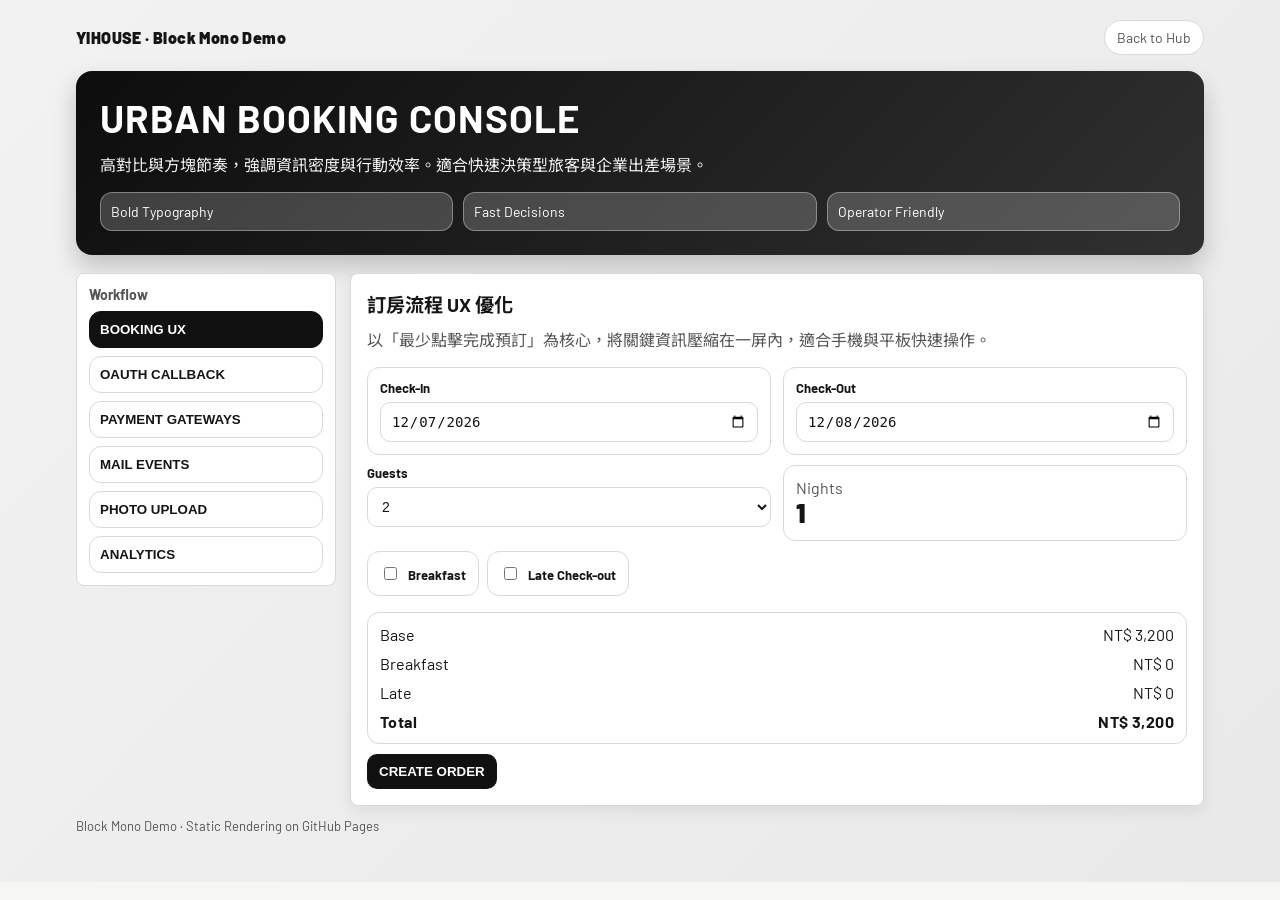
==== demo-block.html @ c98f5ecc "feat: add three static UX demos with oauth callback, payment, upload, mail and analytics rendering" ====
<!DOCTYPE html>
<html lang="zh-Hant">
<head>
  <meta charset="UTF-8" />
  <meta name="viewport" content="width=device-width, initial-scale=1.0" />
  <title>YIHOUSE Demo - Block Mono</title>
  <link rel="preconnect" href="https://fonts.googleapis.com">
  <link rel="preconnect" href="https://fonts.gstatic.com" crossorigin>
  <link href="https://fonts.googleapis.com/css2?family=Barlow:wght@400;600;800&family=Noto+Sans+TC:wght@400;700;900&display=swap" rel="stylesheet">
  <link rel="stylesheet" href="assets/demo.css" />
  <style>
    body.theme-block { font-family: Barlow, "Noto Sans TC", sans-serif; }
    .hero h1 { text-transform: uppercase; letter-spacing: 1px; }
    .card strong { letter-spacing: .4px; }
  </style>
</head>
<body class="theme-block">
  <main class="app">
    <div class="topbar">
      <div class="brand">YIHOUSE · Block Mono Demo</div>
      <a class="back-link" href="index.html">Back to Hub</a>
    </div>

    <section class="hero">
      <h1>Urban Booking Console</h1>
      <p>高對比與方塊節奏，強調資訊密度與行動效率。適合快速決策型旅客與企業出差場景。</p>
      <div class="mode-grid">
        <div class="mode-item">Bold Typography</div>
        <div class="mode-item">Fast Decisions</div>
        <div class="mode-item">Operator Friendly</div>
      </div>
    </section>

    <div class="layout">
      <aside class="side">
        <h2>Workflow</h2>
        <ul class="menu">
          <li><button class="active" data-target="section-booking">BOOKING UX</button></li>
          <li><button data-target="section-auth">OAUTH CALLBACK</button></li>
          <li><button data-target="section-payment">PAYMENT GATEWAYS</button></li>
          <li><button data-target="section-notify">MAIL EVENTS</button></li>
          <li><button data-target="section-upload">PHOTO UPLOAD</button></li>
          <li><button data-target="section-report">ANALYTICS</button></li>
        </ul>
      </aside>

      <section class="content">
        <article class="section active" id="section-booking">
          <h3>訂房流程 UX 優化</h3>
          <p class="lead">以「最少點擊完成預訂」為核心，將關鍵資訊壓縮在一屏內，適合手機與平板快速操作。</p>
          <div class="grid-2">
            <div class="card">
              <label>Check-In</label>
              <input id="checkIn" type="date" />
            </div>
            <div class="card">
              <label>Check-Out</label>
              <input id="checkOut" type="date" />
            </div>
          </div>
          <div class="grid-2" style="margin-top:10px;">
            <div>
              <label>Guests</label>
              <select id="guests">
                <option value="1">1</option><option value="2" selected>2</option><option value="3">3</option><option value="4">4</option>
              </select>
            </div>
            <div class="card"><div class="muted">Nights</div><div class="kpi"><span id="nights">1</span></div></div>
          </div>
          <div class="inline-btns" style="margin-top:10px;">
            <label class="card"><input id="addonBreakfast" type="checkbox" style="width:auto; margin-right:8px;"> Breakfast</label>
            <label class="card"><input id="addonLateCheckout" type="checkbox" style="width:auto; margin-right:8px;"> Late Check-out</label>
          </div>
          <div class="card" style="margin-top:10px;">
            <div class="row">
              <div>Base</div><div style="text-align:right;">NT$ <span id="priceBase">0</span></div>
              <div>Breakfast</div><div style="text-align:right;">NT$ <span id="priceBreakfast">0</span></div>
              <div>Late</div><div style="text-align:right;">NT$ <span id="priceLate">0</span></div>
              <div><strong>Total</strong></div><div style="text-align:right;"><strong>NT$ <span id="priceTotal">0</span></strong></div>
            </div>
          </div>
          <button id="bookingSubmit" class="btn" style="margin-top:10px;">CREATE ORDER</button>
        </article>

        <article class="section" id="section-auth">
          <h3>Google / LINE OAuth Callback</h3>
          <p class="lead">按下登入後將跳轉 callback，回寫 token 並導回此頁。此流程可直接替換成正式 OAuth endpoint。</p>
          <div class="inline-btns">
            <button id="googleOAuth" class="btn">Google</button>
            <button id="lineOAuth" class="btn secondary">LINE</button>
            <button id="logoutBtn" class="btn ghost">LOGOUT</button>
            <span id="authStatus" class="status warn">Not Login</span>
          </div>
          <div class="grid-2" style="margin-top:10px;">
            <div class="card"><strong>Session</strong><pre id="authJson" style="white-space:pre-wrap;">{}</pre></div>
            <div class="card"><strong>Callback Log</strong><pre id="oauthCallbackLog" style="white-space:pre-wrap;">No callback yet.</pre></div>
          </div>
        </article>

        <article class="section" id="section-payment">
          <h3>Gateway UX (LINE Pay / ECPay / Stripe)</h3>
          <div class="grid-3">
            <div class="card"><div class="badge">LINE Pay</div><p class="muted">Mobile First</p><button id="payLine" class="btn">Pay</button></div>
            <div class="card"><div class="badge">ECPay</div><p class="muted">Local Ecosystem</p><button id="payEcpay" class="btn warn">Redirect</button></div>
            <div class="card"><div class="badge">Stripe</div><p class="muted">Global Card</p><button id="payStripe" class="btn secondary">Checkout</button></div>
          </div>
          <div class="card" style="margin-top:10px;">
            <div>Order: <strong id="currentOrderId">N/A</strong></div>
            <div>Amount: NT$ <strong id="currentAmount">0</strong></div>
            <pre id="gatewayResult" style="white-space:pre-wrap;">No payment action</pre>
          </div>
        </article>

        <article class="section" id="section-notify">
          <h3>郵件事件通知</h3>
          <div id="mailPreview"></div>
        </article>

        <article class="section" id="section-upload">
          <h3>房間照片上傳</h3>
          <div id="dropzone" class="dropzone">Drop images here or <label for="uploadInput" style="display:inline; color:var(--brand); cursor:pointer;">browse</label><input id="uploadInput" type="file" multiple accept="image/*" style="display:none;"></div>
          <div class="progress" style="margin-top:10px;"><span id="uploadProgress"></span></div>
          <div id="previewList" class="preview-list"></div>
        </article>

        <article class="section" id="section-report">
          <h3>Revenue & Booking Trend</h3>
          <div class="grid-3">
            <div class="card"><div class="muted">Orders</div><div id="kpiOrders" class="kpi">0</div></div>
            <div class="card"><div class="muted">Paid</div><div id="kpiPaid" class="kpi">0</div></div>
            <div class="card"><div class="muted">Revenue</div><div id="kpiRevenue" class="kpi">0</div></div>
          </div>
          <div class="grid-2" style="margin-top:10px;">
            <div class="chart-wrap"><strong>Bookings</strong><canvas id="ordersChart" width="480" height="230"></canvas></div>
            <div class="chart-wrap"><strong>Revenue</strong><canvas id="revenueChart" width="480" height="230"></canvas></div>
          </div>
        </article>
      </section>
    </div>

    <footer class="note">Block Mono Demo · Static Rendering on GitHub Pages</footer>
  </main>
  <div id="toast" class="toast"></div>
  <script src="assets/demo.js"></script>
</body>
</html>
---- assets/demo.css ----
:root {
  --bg: #f6f7f5;
  --bg-soft: #edf2ef;
  --surface: #ffffff;
  --text: #1f2421;
  --muted: #5f6a65;
  --line: #dce5df;
  --brand: #1b6a6f;
  --brand-2: #f4a259;
  --ok: #1f9d55;
  --warn: #b7791f;
  --danger: #c53030;
  --radius: 16px;
}

* { box-sizing: border-box; }

html, body {
  margin: 0;
  padding: 0;
  font-family: "Noto Sans TC", sans-serif;
  color: var(--text);
  background: var(--bg);
}

a { color: inherit; }

.app {
  max-width: 1160px;
  margin: 0 auto;
  padding: 20px 16px 48px;
}

.topbar {
  display: flex;
  align-items: center;
  justify-content: space-between;
  gap: 12px;
  margin-bottom: 16px;
}

.brand {
  font-weight: 900;
  letter-spacing: 0.4px;
}

.back-link {
  text-decoration: none;
  font-size: 14px;
  color: var(--muted);
  border: 1px solid var(--line);
  border-radius: 999px;
  padding: 8px 12px;
  background: var(--surface);
}

.hero {
  background: linear-gradient(120deg, var(--brand) 0%, #356f71 45%, #4da5aa 100%);
  color: #fff;
  border-radius: calc(var(--radius) + 8px);
  padding: 24px;
  box-shadow: 0 12px 28px rgba(10, 50, 55, 0.22);
}

.hero h1 {
  margin: 0;
  font-size: clamp(1.6rem, 4vw, 2.4rem);
  letter-spacing: 0.3px;
}

.hero p {
  margin: 10px 0 0;
  line-height: 1.7;
  max-width: 900px;
  opacity: 0.95;
}

.mode-grid {
  margin-top: 14px;
  display: grid;
  grid-template-columns: repeat(3, minmax(0, 1fr));
  gap: 10px;
}

.mode-item {
  background: rgba(255, 255, 255, 0.2);
  border: 1px solid rgba(255, 255, 255, 0.35);
  border-radius: 12px;
  padding: 10px;
  font-size: 14px;
}

.layout {
  margin-top: 18px;
  display: grid;
  grid-template-columns: 260px 1fr;
  gap: 14px;
}

.side {
  background: var(--surface);
  border: 1px solid var(--line);
  border-radius: var(--radius);
  padding: 12px;
  height: fit-content;
  position: sticky;
  top: 12px;
}

.side h2 {
  font-size: 14px;
  margin: 0 0 8px;
  color: var(--muted);
}

.menu {
  list-style: none;
  margin: 0;
  padding: 0;
  display: grid;
  gap: 8px;
}

.menu button {
  width: 100%;
  border: 1px solid var(--line);
  background: #fff;
  color: var(--text);
  border-radius: 12px;
  font-weight: 700;
  text-align: left;
  padding: 10px;
  cursor: pointer;
  transition: all 0.2s ease;
}

.menu button.active {
  background: var(--brand);
  color: #fff;
  border-color: var(--brand);
}

.content {
  display: grid;
  gap: 12px;
}

.section {
  display: none;
  background: var(--surface);
  border: 1px solid var(--line);
  border-radius: var(--radius);
  padding: 16px;
  box-shadow: 0 5px 16px rgba(12, 26, 23, 0.08);
}

.section.active { display: block; }

.section h3 {
  margin: 0 0 8px;
  font-size: 1.2rem;
}

.section p.lead {
  margin: 0 0 14px;
  color: var(--muted);
  line-height: 1.7;
}

.grid-2,
.grid-3 {
  display: grid;
  gap: 12px;
}

.grid-2 { grid-template-columns: repeat(2, minmax(0, 1fr)); }
.grid-3 { grid-template-columns: repeat(3, minmax(0, 1fr)); }

.card {
  border: 1px solid var(--line);
  border-radius: 12px;
  padding: 12px;
  background: #fff;
}

.badge {
  display: inline-flex;
  align-items: center;
  border-radius: 999px;
  padding: 4px 10px;
  font-size: 12px;
  font-weight: 700;
  background: #e8f4f2;
  color: #1d6d70;
}

label {
  display: block;
  font-size: 13px;
  font-weight: 700;
  margin-bottom: 6px;
}

input,
select,
textarea {
  width: 100%;
  border: 1px solid var(--line);
  border-radius: 10px;
  padding: 10px;
  font-size: 14px;
  background: #fff;
  color: var(--text);
}

textarea { resize: vertical; }

.row {
  display: grid;
  gap: 10px;
  grid-template-columns: repeat(2, minmax(0, 1fr));
}

.btn {
  border: 0;
  border-radius: 10px;
  background: var(--brand);
  color: #fff;
  font-weight: 800;
  padding: 10px 12px;
  cursor: pointer;
}

.btn.secondary {
  background: #fff;
  color: var(--text);
  border: 1px solid var(--line);
}

.btn.warn { background: var(--brand-2); color: #26211c; }

.btn.ghost {
  background: transparent;
  color: var(--brand);
  border: 1px solid var(--brand);
}

.inline-btns {
  display: flex;
  flex-wrap: wrap;
  gap: 8px;
}

.kpi {
  font-size: 1.65rem;
  font-weight: 900;
}

.muted { color: var(--muted); }

.status {
  display: inline-flex;
  align-items: center;
  border-radius: 999px;
  font-size: 12px;
  font-weight: 800;
  padding: 4px 10px;
}

.status.ok { background: #e8fff1; color: #1c7c45; }
.status.warn { background: #fff8e7; color: #91611d; }
.status.danger { background: #ffecec; color: #a12a2a; }

.progress {
  width: 100%;
  height: 8px;
  border-radius: 99px;
  overflow: hidden;
  background: #edf2ef;
}

.progress > span {
  display: block;
  height: 100%;
  width: 0;
  background: var(--brand);
}

.dropzone {
  border: 2px dashed #b8c8bf;
  border-radius: 14px;
  padding: 18px;
  text-align: center;
  background: #f8fbf9;
}

.dropzone.dragover {
  border-color: var(--brand);
  background: #ebf7f5;
}

.preview-list {
  margin-top: 12px;
  display: grid;
  gap: 8px;
}

.preview-item {
  display: grid;
  grid-template-columns: 56px 1fr auto;
  align-items: center;
  gap: 8px;
  border: 1px solid var(--line);
  border-radius: 10px;
  padding: 8px;
}

.preview-thumb {
  width: 56px;
  height: 56px;
  object-fit: cover;
  border-radius: 8px;
  background: #f1f1f1;
}

.mail {
  border: 1px solid var(--line);
  border-radius: 10px;
  overflow: hidden;
  background: #fff;
}

.mail-head {
  background: #f5faf8;
  border-bottom: 1px solid var(--line);
  padding: 10px;
  font-size: 13px;
}

.mail-body {
  padding: 12px;
  font-size: 14px;
  line-height: 1.7;
}

.chart-wrap {
  border: 1px solid var(--line);
  border-radius: 12px;
  padding: 10px;
  background: #fff;
}

footer.note {
  margin-top: 12px;
  font-size: 13px;
  color: var(--muted);
}

.toast {
  position: fixed;
  right: 12px;
  bottom: 12px;
  background: #111;
  color: #fff;
  border-radius: 10px;
  padding: 10px 12px;
  font-size: 13px;
  opacity: 0;
  transform: translateY(8px);
  transition: 0.2s ease;
  pointer-events: none;
}

.toast.show {
  opacity: 1;
  transform: translateY(0);
}

/* Theme: Forest */
body.theme-forest {
  --bg: radial-gradient(circle at 90% -10%, #d9efe8 0%, rgba(217,239,232,0) 40%),
        radial-gradient(circle at 0% 120%, #fce6cf 0%, rgba(252,230,207,0) 35%),
        #f5f8f6;
  --surface: #ffffff;
  --brand: #2f6a4f;
  --brand-2: #e6b56f;
  --line: #dbe8de;
}

/* Theme: Block */
body.theme-block {
  --bg: linear-gradient(135deg, #f2f2f2 0%, #e9e9e9 100%);
  --surface: #ffffff;
  --text: #151515;
  --muted: #555;
  --line: #d9d9d9;
  --brand: #111111;
  --brand-2: #ffd84d;
  --radius: 8px;
}

body.theme-block .hero {
  background: linear-gradient(135deg, #0d0d0d 0%, #303030 100%);
  box-shadow: 0 12px 24px rgba(0,0,0,0.2);
}

body.theme-block .menu button.active {
  background: #111;
  border-color: #111;
}

/* Theme: Vivir */
body.theme-vivir {
  --bg: linear-gradient(180deg, #fffaf7 0%, #fff0ea 100%);
  --surface: #ffffff;
  --text: #222227;
  --muted: #5f5f70;
  --line: #eeded6;
  --brand: #c85461;
  --brand-2: #5b8fdb;
  --radius: 18px;
}

body.theme-vivir .hero {
  background: linear-gradient(120deg, #c85461 0%, #e5856f 55%, #5b8fdb 100%);
}

@media (max-width: 960px) {
  .layout { grid-template-columns: 1fr; }
  .side { position: static; }
  .grid-3 { grid-template-columns: 1fr; }
}

@media (max-width: 720px) {
  .row,
  .grid-2 { grid-template-columns: 1fr; }
  .mode-grid { grid-template-columns: 1fr; }
}
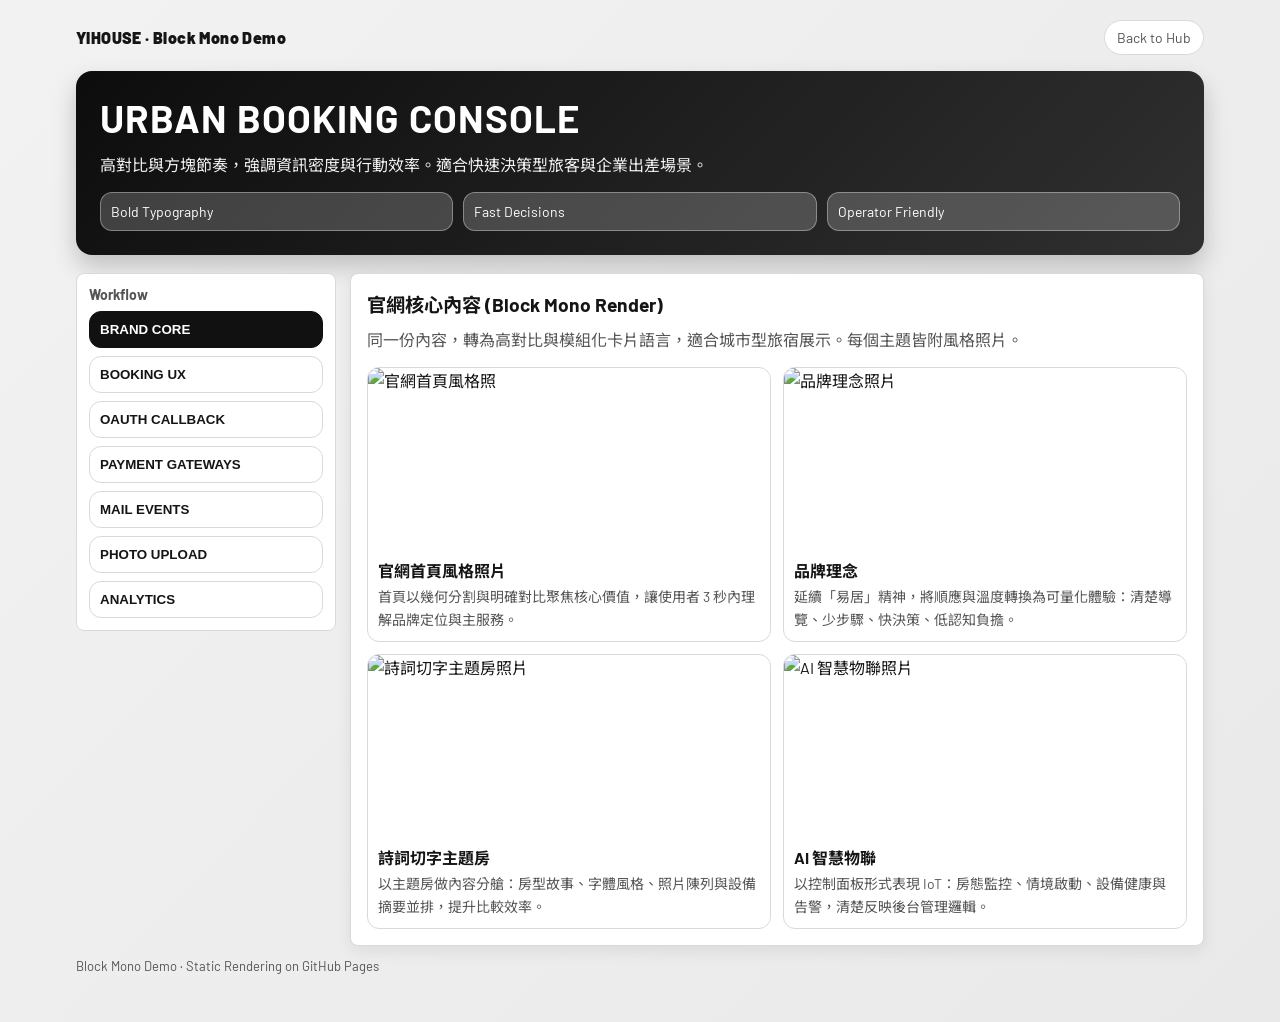
==== commit a5dc573a: "feat: include original brand sections with photos in all three demo styles" ====
--- a/demo-block.html
+++ b/demo-block.html
@@ -35,7 +35,8 @@
       <aside class="side">
         <h2>Workflow</h2>
         <ul class="menu">
-          <li><button class="active" data-target="section-booking">BOOKING UX</button></li>
+          <li><button class="active" data-target="section-brand">BRAND CORE</button></li>
+          <li><button data-target="section-booking">BOOKING UX</button></li>
           <li><button data-target="section-auth">OAUTH CALLBACK</button></li>
           <li><button data-target="section-payment">PAYMENT GATEWAYS</button></li>
           <li><button data-target="section-notify">MAIL EVENTS</button></li>
@@ -45,7 +46,42 @@
       </aside>
 
       <section class="content">
-        <article class="section active" id="section-booking">
+        <article class="section active" id="section-brand">
+          <h3>官網核心內容 (Block Mono Render)</h3>
+          <p class="lead">同一份內容，轉為高對比與模組化卡片語言，適合城市型旅宿展示。每個主題皆附風格照片。</p>
+          <div class="photo-grid">
+            <article class="photo-card">
+              <img src="https://images.unsplash.com/photo-1616594039964-3c1d7d3f0fbf?auto=format&fit=crop&w=1400&q=80" alt="官網首頁風格照" loading="lazy">
+              <div class="meta">
+                <h4>官網首頁風格照片</h4>
+                <p>首頁以幾何分割與明確對比聚焦核心價值，讓使用者 3 秒內理解品牌定位與主服務。</p>
+              </div>
+            </article>
+            <article class="photo-card">
+              <img src="https://images.unsplash.com/photo-1612965607446-25e1332775ae?auto=format&fit=crop&w=1400&q=80" alt="品牌理念照片" loading="lazy">
+              <div class="meta">
+                <h4>品牌理念</h4>
+                <p>延續「易居」精神，將順應與溫度轉換為可量化體驗：清楚導覽、少步驟、快決策、低認知負擔。</p>
+              </div>
+            </article>
+            <article class="photo-card">
+              <img src="https://images.unsplash.com/photo-1595526114035-0d45ed16cfbf?auto=format&fit=crop&w=1400&q=80" alt="詩詞切字主題房照片" loading="lazy">
+              <div class="meta">
+                <h4>詩詞切字主題房</h4>
+                <p>以主題房做內容分艙：房型故事、字體風格、照片陳列與設備摘要並排，提升比較效率。</p>
+              </div>
+            </article>
+            <article class="photo-card">
+              <img src="https://images.unsplash.com/photo-1555949963-aa79dcee981c?auto=format&fit=crop&w=1400&q=80" alt="AI 智慧物聯照片" loading="lazy">
+              <div class="meta">
+                <h4>AI 智慧物聯</h4>
+                <p>以控制面板形式表現 IoT：房態監控、情境啟動、設備健康與告警，清楚反映後台管理邏輯。</p>
+              </div>
+            </article>
+          </div>
+        </article>
+
+        <article class="section" id="section-booking">
           <h3>訂房流程 UX 優化</h3>
           <p class="lead">以「最少點擊完成預訂」為核心，將關鍵資訊壓縮在一屏內，適合手機與平板快速操作。</p>
           <div class="grid-2">
--- a/assets/demo.css
+++ b/assets/demo.css
@@ -350,6 +350,42 @@
   background: #fff;
 }
 
+.photo-grid {
+  display: grid;
+  gap: 12px;
+  grid-template-columns: repeat(2, minmax(0, 1fr));
+}
+
+.photo-card {
+  border: 1px solid var(--line);
+  border-radius: 12px;
+  overflow: hidden;
+  background: #fff;
+}
+
+.photo-card img {
+  width: 100%;
+  height: 180px;
+  object-fit: cover;
+  display: block;
+}
+
+.photo-card .meta {
+  padding: 10px;
+}
+
+.photo-card h4 {
+  margin: 0 0 4px;
+  font-size: 1rem;
+}
+
+.photo-card p {
+  margin: 0;
+  color: var(--muted);
+  line-height: 1.6;
+  font-size: 14px;
+}
+
 footer.note {
   margin-top: 12px;
   font-size: 13px;
@@ -435,4 +471,5 @@
   .row,
   .grid-2 { grid-template-columns: 1fr; }
   .mode-grid { grid-template-columns: 1fr; }
-}
+  .photo-grid { grid-template-columns: 1fr; }
+}
